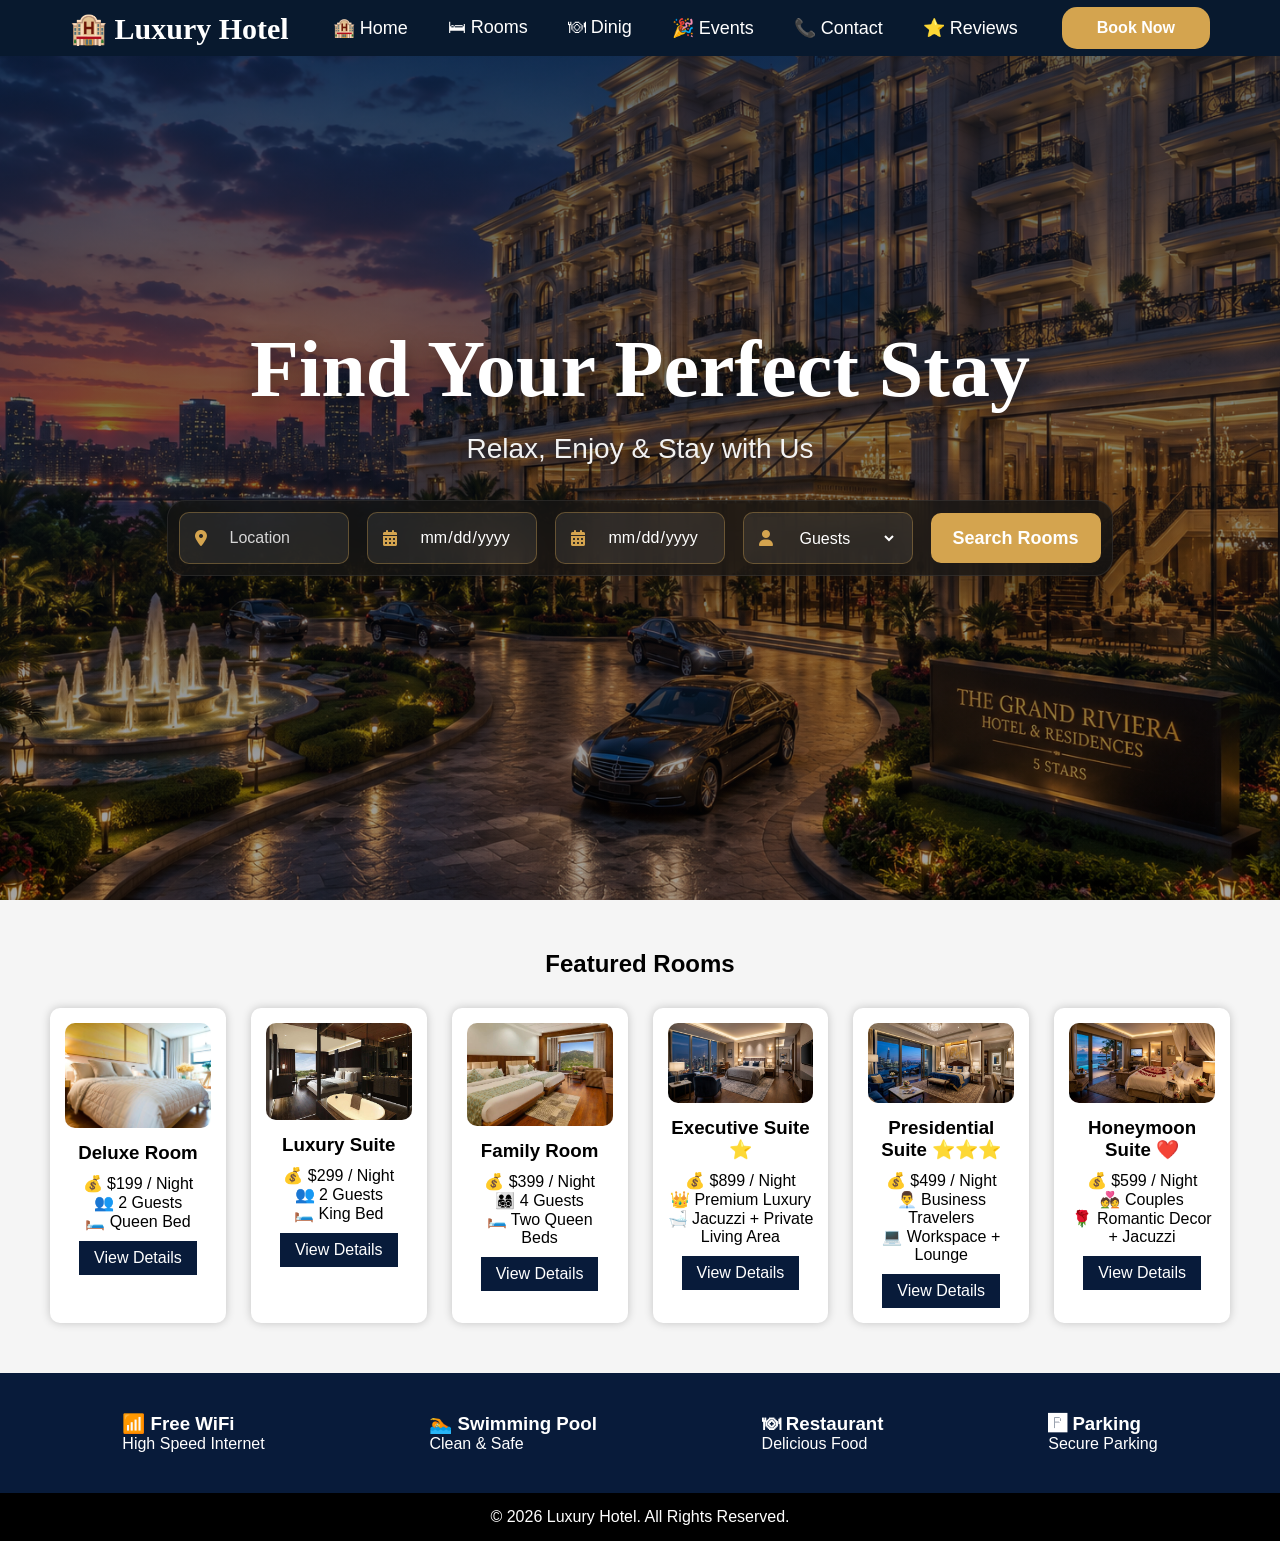
==== index.html @ 5402c121 "Luxury Hotel Booking Project" ====
<!DOCTYPE html>
<html lang="en">

<head>
    <meta charset="UTF-8">
    <meta name="viewport" content="width=device-width, initial-scale=1.0">
    <title>Luxury Hotel</title>
    <link rel="stylesheet" href="css/style.css">
    <link rel="stylesheet" href="https://cloudflare.com">
    <link rel="stylesheet" href="https://cdnjs.cloudflare.com/ajax/libs/font-awesome/6.6.0/css/all.min.css">
</head>

<body>


    <nav>
        <div class="logo">🏨 Luxury Hotel</div>

        <ul>
            <li><a href="index.html">🏨 Home</a></li>
            <li><a href="rooms.html">🛏 Rooms</a></li>
            <li><a href="dining.html">🍽 Dinig </a></li>
            <li><a href="events.html">🎉 Events</a></li>
            <li><a href="contact.html">📞 Contact</a></li>
            <li><a href="reviews.html">⭐ Reviews</a></li>
        </ul>

        <a href="booking.html" class="btn">Book Now</a>
    </nav>

    <section class="hero">

        <div class="hero-content">
            <h1>Find Your Perfect Stay</h1>
            <p>Relax, Enjoy & Stay with Us</p>

            <div class="search-box">
                <div class="input-wrapper">
                    <i class="fa-solid fa-location-dot"></i>
                    <input type="text" placeholder="Location">
                </div>
                <div class="input-wrapper">
                    <i class="fa-solid fa-calendar-days"></i>
                    <input type="date">
                </div>
                <div class="input-wrapper">
                    <i class="fa-solid fa-calendar-days"></i>
                    <input type="date">
                </div>
                <div class="input-wrapper">
                    <i class="fa-solid fa-user"></i>
                    <select>
                        <option>Guests</option>
                        <option>1 Guest</option>
                        <option>2 Guests</option>
                        <option>3 Guests</option>
                        <option>4 Guests</option>
                    </select>
                </div>
                <button>Search Rooms</button>
            </div>
        </div>
    </section>
    
    <section class="rooms">

        <h2>Featured Rooms</h2>

        <div class="room-container">

            <div class="card">
                <img src="images/room1.jpg" alt="Deluxe Room">
                <h3>Deluxe Room</h3>
                <p>💰 $199 / Night</p>
                <p>👥 2 Guests</p>
                <p>🛏️ Queen Bed</p>
                <a href="room-details.html">View Details</a>
            </div>

            <div class="card">
                <img src="images/room2.jpg" alt="Luxury Suite">
                <h3>Luxury Suite</h3>
                <p> 💰 $299 / Night</p>
                <p>👥 2 Guests</p>
                <p>🛏️ King Bed</p>
                <a href="room-details.html">View Details</a>
            </div>

            <div class="card">
                <img src="images/room3.jpg" alt="Family Room">
                <h3>Family Room</h3>
                <p> 💰 $399 / Night</p>
                <p>👨‍👩‍👧‍👦 4 Guests</p>
                <p>🛏️ Two Queen Beds</p>
                <a href="room-details.html">View Details</a>
            </div>

            <div class="card">
                <img src="images/room4.jpg" alt="Executive Suite">
                <h3>Executive Suite ⭐</h3>
                <p> 💰 $899 / Night</p>
                <p>👑 Premium Luxury</p>
                <p>🛁 Jacuzzi + Private Living Area</p>
                <a href="room-details.html">View Details</a>
            </div>

            <div class="card">
                <img src="images/room5.jpg" alt="Presidential Suite">
                <h3>Presidential Suite ⭐⭐⭐</h3>
                <p>💰 $499 / Night</p>
                <p>👨‍💼 Business Travelers</p>
                <p>💻 Workspace + Lounge</p>
                <a href="room-details.html">View Details</a>
            </div>

            <div class="card">
                <img src="images/room6.jpg" alt="Honeymoon Suite">
                <h3>Honeymoon Suite ❤️</h3>
                <p> 💰 $599 / Night</p>
                <p>💑 Couples</p>
                <p>🌹 Romantic Decor + Jacuzzi</p>
                <a href="room-details.html">View Details</a>
            </div>

        </div>

    </section>


    <section class="features">

        <div class="feature">
            <h3>📶 Free WiFi</h3>
            <p>High Speed Internet</p>
        </div>

        <div class="feature">
            <h3>🏊 Swimming Pool</h3>
            <p>Clean & Safe</p>
        </div>

        <div class="feature">
            <h3>🍽 Restaurant</h3>
            <p>Delicious Food</p>
        </div>

        <div class="feature">
            <h3>🅿 Parking</h3>
            <p>Secure Parking</p>
        </div>

    </section>


    <footer>
        <p>© 2026 Luxury Hotel. All Rights Reserved.</p>
    </footer>

</body>

</html>
---- css/style.css ----
* {
    margin: 0;
    padding: 0;
    box-sizing: border-box;
}

body {
    background: #f5f5f5;
    font-family: "Poppins", sans-serif;
}

nav {
    background: #08192E;
    display: flex;
    justify-content: space-between;
    align-items: center;
    padding: 7px 70px;
    position: fixed;
    width: 100%;
    top: 0;
    left: 0;
    z-index: 1000;
}

.logo {
    font-size: 30px;
    font-weight: 700;
    color: white;
    font-family: "Playfair Display", serif;
}

nav ul {
    list-style: none;
    display: flex;
    gap: 40px;
}

nav ul li a {
    text-decoration: none;
    color: #fff;
    font-size: 18px;
    font-weight: 500;
    transition: .3s;
}

nav ul li a:hover {
    color: #D4A44F;
}

.btn {
    background: #D4A44F;
    color: white;
    text-decoration: none;
    padding: 12px 35px;
    border-radius: 15px;
    font-weight: 600;
    transition: .3s;
}

.btn:hover {
    background: #B8872E;
    transform: translateY(-3px);
}

.hero {
    height: 100vh;
    background: url("../images/hotel.png") center center/cover no-repeat;
    display: flex;
    justify-content: center;
    align-items: center;
    text-align: center;
    position: relative;
}

.hero::before {
    content: "";
    position: absolute;
    inset: 0;
    background: linear-gradient(rgba(8, 20, 40, .65), rgba(0, 0, 0, .35));
}

.hero-content {
    position: relative;
    z-index: 2;
    color: white;
}

.hero h1 {
    font-family: "Playfair Display", serif;
    font-size: 80px;
    font-weight: 700;
    line-height: 1.1;
    text-shadow: 0 8px 25px rgba(0, 0, 0, .45);
}

.hero p {
    font-size: 28px;
    margin: 20px 0 35px;
    color: #F2F2F2;
    text-shadow: 0 5px 15px rgba(0, 0, 0, .4);
}

.search-box {
    display: flex;
    align-items: center;
    gap: 18px;
    background: rgba(20, 20, 20, .78);
    backdrop-filter: blur(18px);
    border: 1px solid rgba(255, 255, 255, .08);
    border-radius: 18px;
    padding: 11px;
    box-shadow: 0 20px 50px rgba(0, 0, 0, .35);
}

.input-wrapper {
    position: relative;
    display: flex;
    align-items: center;
    gap: 23px;
    width: 170px;
    height: 52px;
    background: rgba(255, 255, 255, .08);
    border: 1px solid rgba(212, 164, 79, .35);
    border-radius: 10px;
    padding: 0 15px;
}

.input-wrapper i {
    color: #D4A44F;
    font-size: 16px;
}

.input-wrapper input,
.input-wrapper select {
    border: none;
    background: transparent;
    color: white;
    outline: none;
    width: 100%;
    font-size: 16px;
}

.input-wrapper input[type="date"]::-webkit-calendar-picker-indicator {
    opacity: 0;
    position: absolute;
    right: 0;
    width: 100%;
    height: 100%;
    cursor: pointer;
}

.search-box input,
.search-box select {
    width: 176px;
    height: 50px;
    /* background: rgba(255, 255, 255, .08);
    border: 1px solid rgba(212, 164, 79, .35); */
    border-radius: 10px;
    padding: -5px 18px;
    color: white;
    font-size: 16px;
    font-family: "Poppins", sans-serif;
    outline: none;
}

.search-box input::placeholder {
    color: #d6d6d6;
}

.search-box input:focus,
.search-box select:focus {
    border-color: #D4A44F;
}

input[type="date"] {
    color: white;
}

.search-box select {
    cursor: pointer;
}

.search-box button {
    width: 170px;
    height: 50px;
    background: #D4A44F;
    color: white;
    border: none;
    border-radius: 10px;
    font-size: 18px;
    font-weight: 600;
    cursor: pointer;
    transition: .3s;
}

.search-box button:hover {
    background: #B8872E;
    transform: translateY(-2px);
}

/* Future room */

.rooms {
    padding: 50px;
    text-align: center;
}

.room-container {
    display: flex;
    justify-content: center;
    gap: 25px;
    margin-top: 30px;
}

.card {
    background: white;
    width: 300px;
    padding: 15px;
    border-radius: 10px;
    box-shadow: 0 0 10px rgba(0, 0, 0, .2);
}

.card img {
    width: 100%;
    border-radius: 10px;
}

.card h3 {
    margin: 10px 0;
}

.card a {
    display: inline-block;
    margin-top: 10px;
    background: #081b3a;
    color: white;
    padding: 8px 15px;
    text-decoration: none;
}

.features {
    background: #081b3a;
    color: white;
    display: flex;
    justify-content: space-around;
    padding: 40px;
}

footer {
    background: #000;
    color: white;
    text-align: center;
    padding: 15px;
}

.rooms-page {
    padding: 85px;
    text-align: center;
}

.rooms-page h1 {
    color: #081b3a;
    margin-bottom: 20px;
}

#search {
    width: 350px;
    padding: 12px;
    border: 1px solid gray;
    border-radius: 5px;
    margin-bottom: 30px;
}

.rooms-container {
    display: flex;
    flex-wrap: wrap;
    justify-content: center;
    gap: 25px;
}

.room-card {
    width: 300px;
    background: white;
    padding: 15px;
    border-radius: 10px;
    box-shadow: 0 0 10px rgba(0, 0, 0, .2);
}

.room-card img {
    width: 100%;
    height: 200px;
    object-fit: cover;
    border-radius: 10px;
}

.room-card h3 {
    margin-top: 10px;
}

.room-card p {
    display: block;
    margin-block-start: 1em;
    margin-block-end: 1em;
    margin-inline-start: 0px;
    margin-inline-end: 0px;
    unicode-bidi: isolate;
}

.room-card a {
    text-decoration: none;
    background: #081b3a;
    color: white;
    padding: 10px 15px;
    display: inline-block;
    border-radius: 5px;
}





.room-details {
    display: flex;
    justify-content: center;
    align-items: center;
    gap: 50px;
    padding: 60px;
    background: #f5f5f5;
}

.room-image img {
    width: 500px;
    border-radius: 15px;
    box-shadow: 0 0 15px rgba(0, 0, 0, 0.2);
}

.room-info {
    max-width: 500px;
}

.room-info h1 {
    color: #081b3a;
    margin-bottom: 10px;
}

.room-info h2 {
    color: #d49a2a;
    margin-bottom: 15px;
}

.room-info p {
    line-height: 1.7;
}

.room-info ul {
    margin: 20px 0;
}

.room-info li {
    margin: 10px 0;
    list-style: none;
}

.room-info button,
.book-btn {
    background: #081b3a;
    color: white;
    border: none;
    padding: 12px 25px;
    text-decoration: none;
    border-radius: 5px;
    cursor: pointer;
}

.book-btn {
    background: #d49a2a;
}
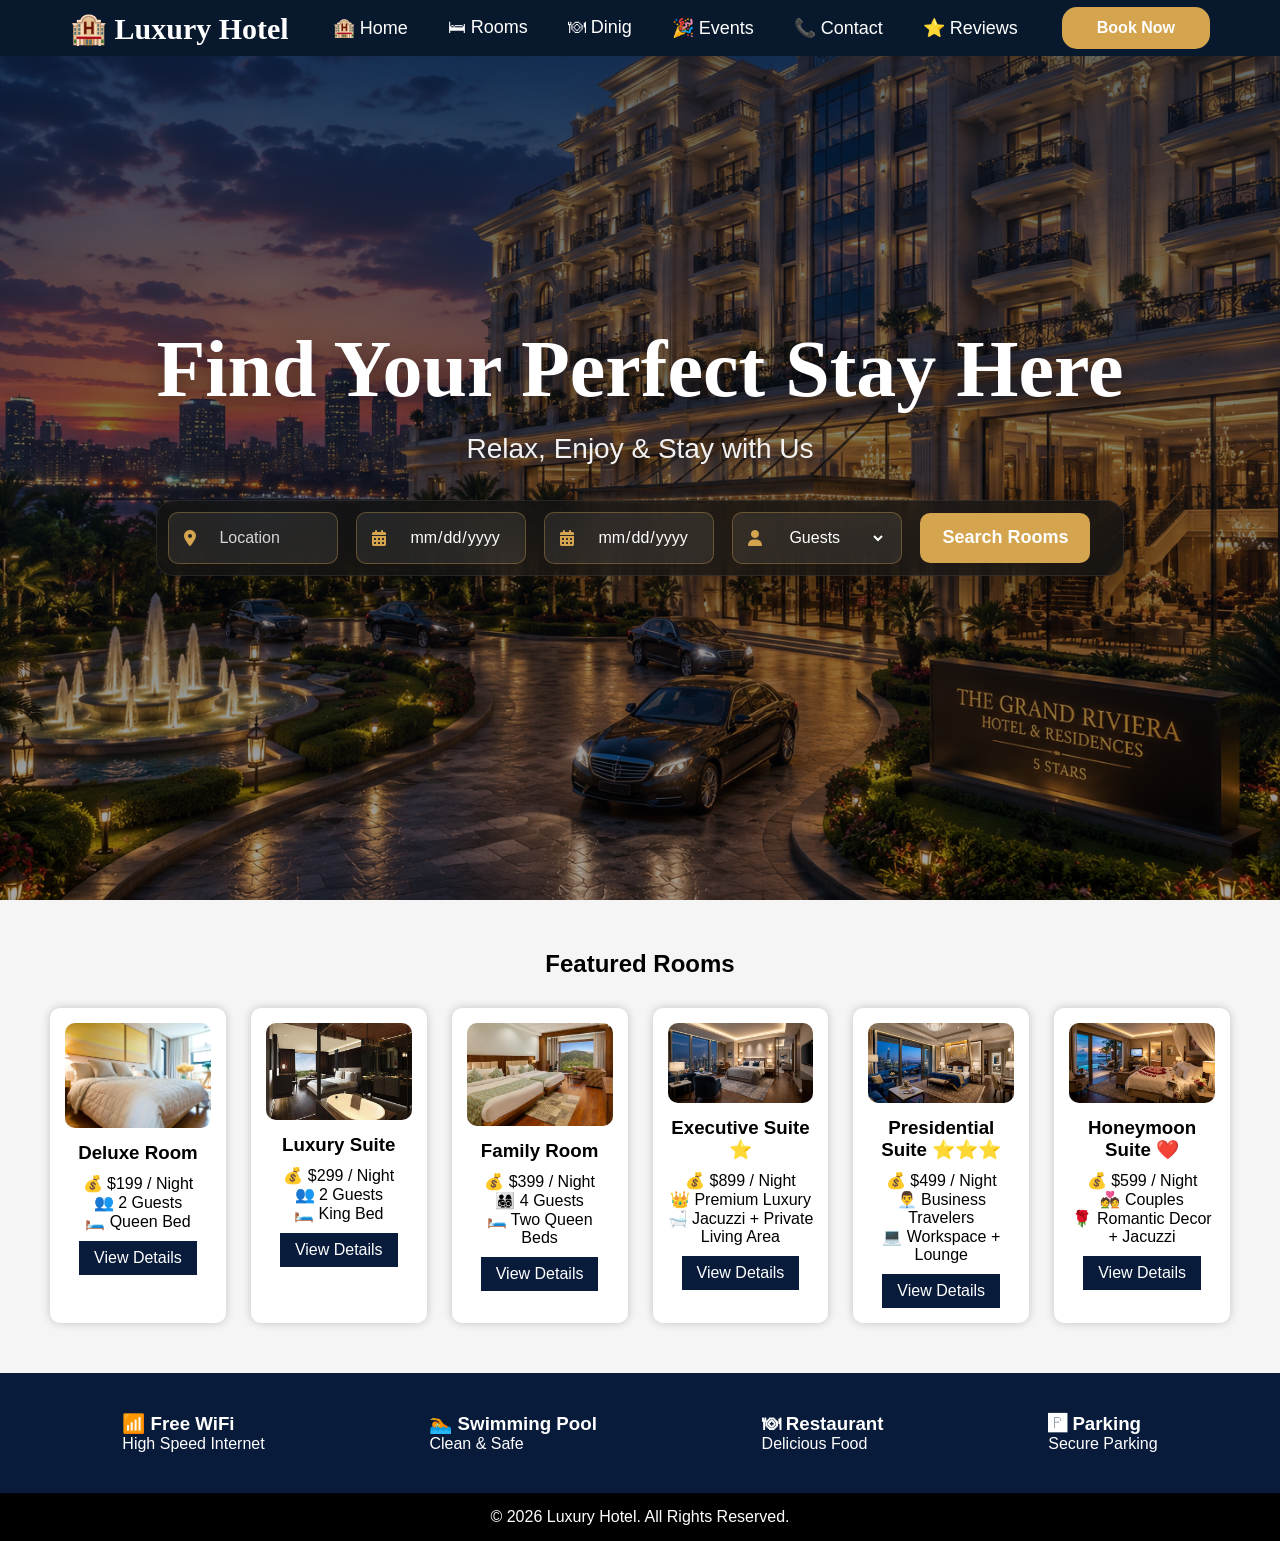
==== commit 11f0f965: "changes in index.html" ====
--- a/index.html
+++ b/index.html
@@ -31,7 +31,7 @@
     <section class="hero">
 
         <div class="hero-content">
-            <h1>Find Your Perfect Stay</h1>
+            <h1>Find Your Perfect Stay Here</h1>
             <p>Relax, Enjoy & Stay with Us</p>
 
             <div class="search-box">
@@ -61,7 +61,7 @@
             </div>
         </div>
     </section>
-    
+
     <section class="rooms">
 
         <h2>Featured Rooms</h2>
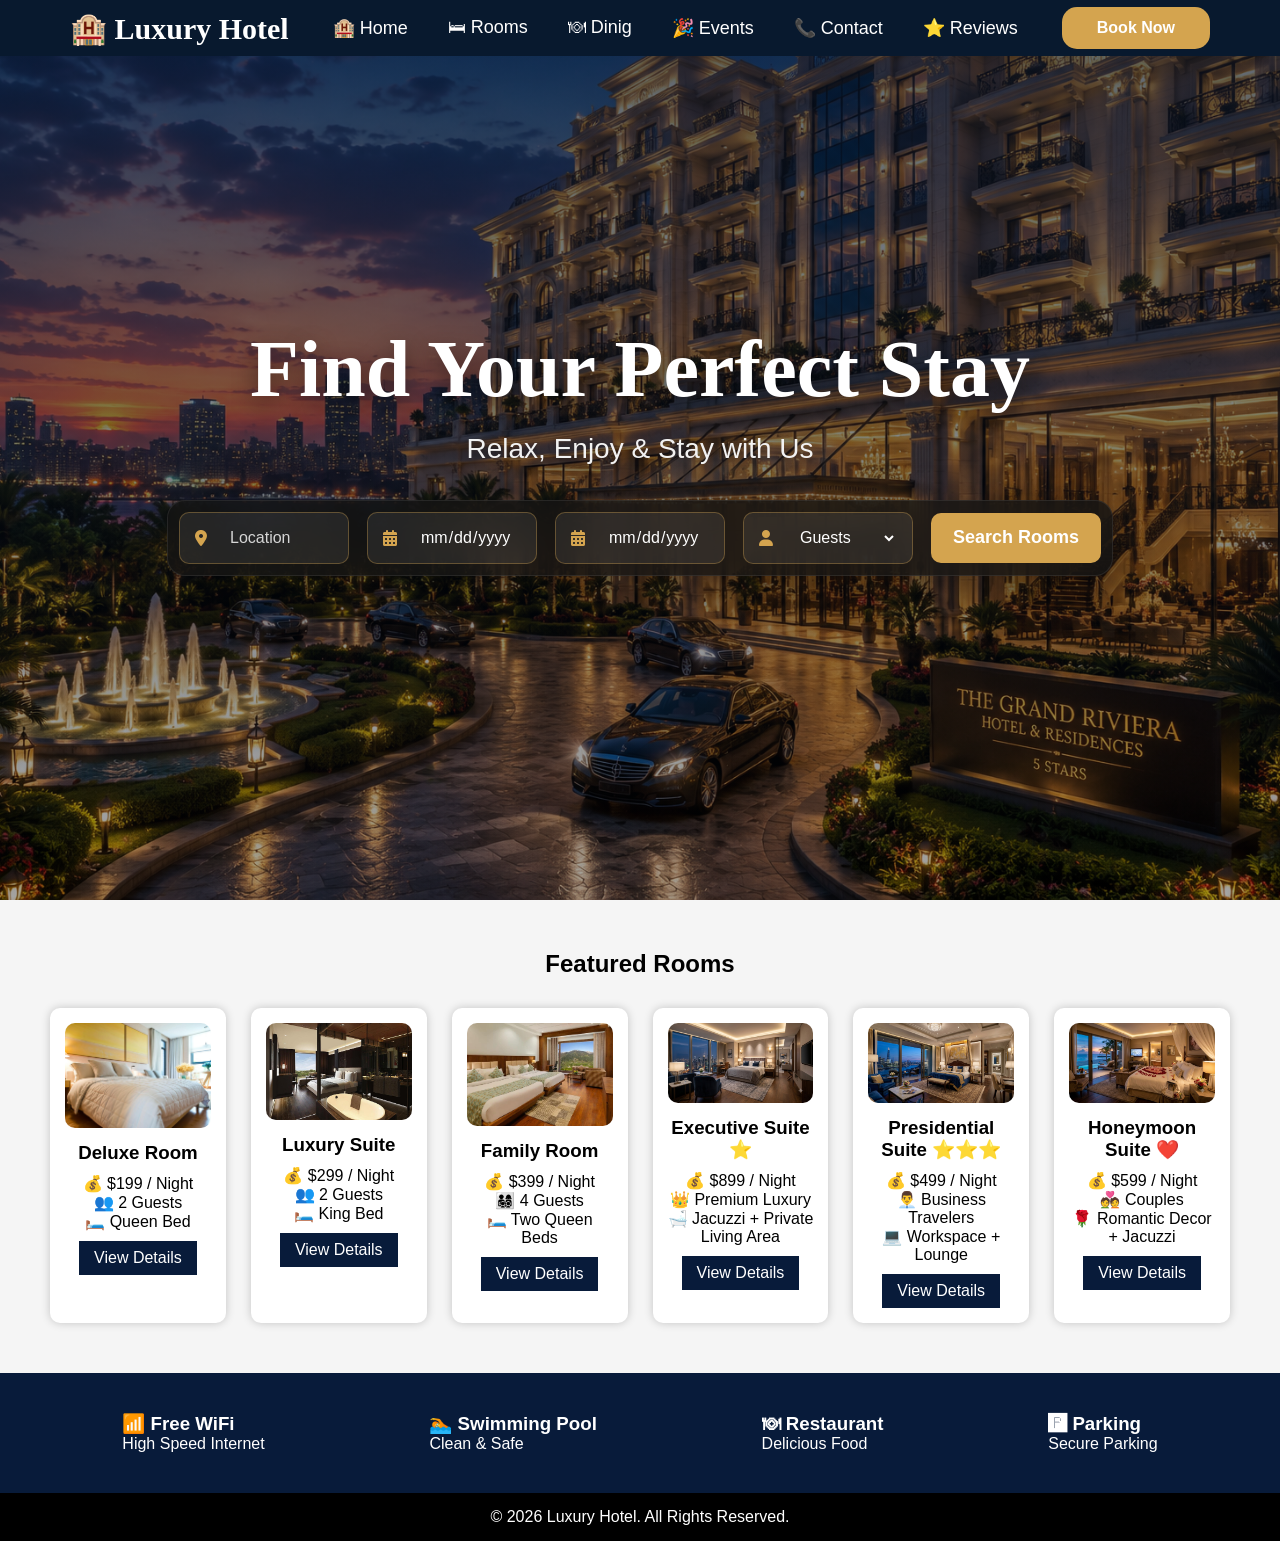
==== commit 0e095c2d: "modify booking.html & add booking.css" ====
--- a/index.html
+++ b/index.html
@@ -31,7 +31,7 @@
     <section class="hero">
 
         <div class="hero-content">
-            <h1>Find Your Perfect Stay Here</h1>
+            <h1>Find Your Perfect Stay</h1>
             <p>Relax, Enjoy & Stay with Us</p>
 
             <div class="search-box">
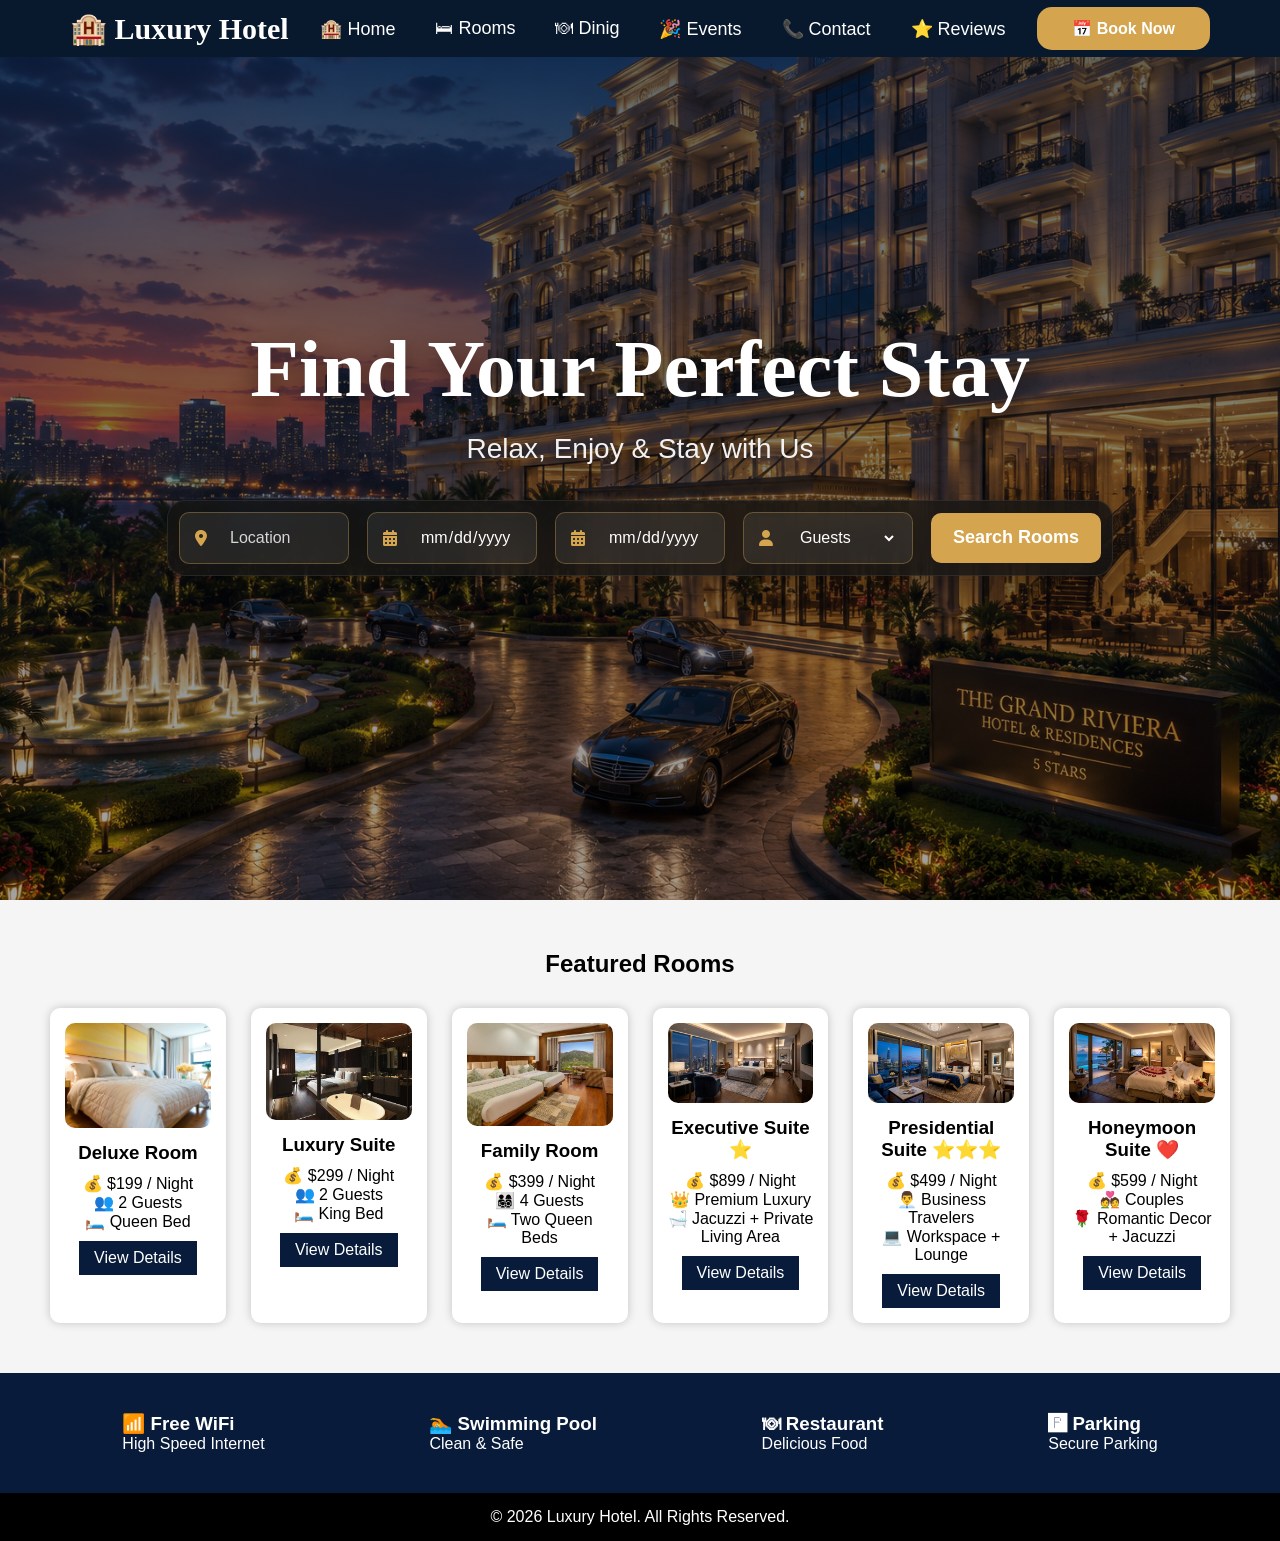
==== commit b0ee8b64: "modify all files" ====
--- a/index.html
+++ b/index.html
@@ -25,12 +25,13 @@
             <li><a href="reviews.html">⭐ Reviews</a></li>
         </ul>
 
-        <a href="booking.html" class="btn">Book Now</a>
+        <a href="booking.html" class="btn">📅 Book Now</a>
     </nav>
 
     <section class="hero">
 
         <div class="hero-content">
+            <div class="hero-overlay"></div>
             <h1>Find Your Perfect Stay</h1>
             <p>Relax, Enjoy & Stay with Us</p>
 
